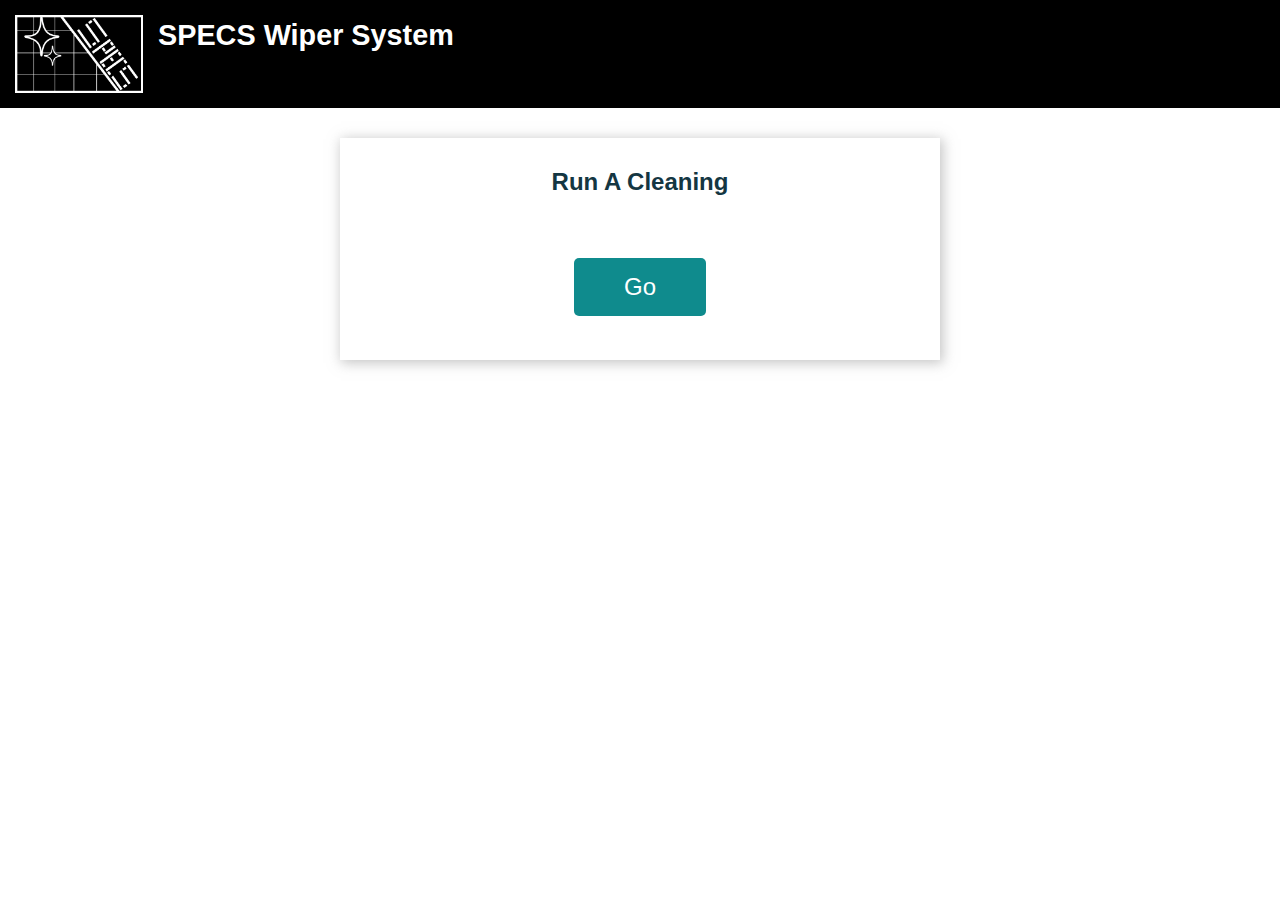
==== src/Website.html @ 2097f5af "Website Html + Javascript" ====
<!DOCTYPE HTML>
<html>
<head>
  <title>ESP Web Server</title>
  <meta name="viewport" content="width=device-width, initial-scale=1">
  <link rel="icon" href="data:,">
  <style>
  html {
    font-family: Arial, Helvetica, sans-serif;
    text-align: center;
  }
  h1 {
    font-size: 1.8rem;
    color: white;
  }
  h2{
    font-size: 1.5rem;
    font-weight: bold;
    color: #143642;
  }
  .topnav {
    overflow: hidden;
    background-color: #000000;
  }
  body {
    margin: 0;
  }
  .content {
    padding: 30px;
    max-width: 600px;
    margin: 0 auto;
  }
  .card {
    background-color: #ffffff;;
    box-shadow: 2px 2px 12px 1px rgba(140,140,140,.5);
    padding-top:10px;
    padding-bottom:20px;
  }
  .button {
    padding: 15px 50px;
    font-size: 24px;
    text-align: center;
    outline: none;
    color: #fff;
    background-color: #0f8b8d;
    border: none;
    border-radius: 5px;
    -webkit-touch-callout: none;
    -webkit-user-select: none;
    -khtml-user-select: none;
    -moz-user-select: none;
    -ms-user-select: none;
    user-select: none;
    -webkit-tap-highlight-color: rgba(0,0,0,0);
   }
   .button:active {
     background-color: #0f8b8d;
     box-shadow: 2 2px #CDCDCD;
     transform: translateY(2px);
   }
   .state {
     font-size: 1.5rem;
     color:#8c8c8c;
     font-weight: bold;
   }
  </style>
<title>ESP Web Server</title>
<meta name="viewport" content="width=device-width, initial-scale=1">
<link rel="icon" href="data:,">
</head>
<body>
  <div class="topnav">
    <img src="OfficialLogo.png" 
    style="float:left;margin:15px 15px 15px 15px;" width="128" height="78">
    <h1 style="float:left;">SPECS Wiper System</h1>
  </div>
  <div class="content">
    <div class="card">
      <h2>Run A Cleaning</h2>
      <img src="loading.gif" alt="Loading" id="loading" style="width:1px;height:1px;visibility:hidden;">
      <p class="state"><button id="button" class="button"><span id="state">Go</span></button></p>
    </div>
  </div>
<script>
  var state = "Go";

  window.addEventListener('load', onLoad);
  function onLoad(event) {
    initButton();
  }
  function initButton() {
    document.getElementById('button').addEventListener('click', toggle);
  }
  function toggle(){
    if (state == "Go") {
      state = "Cleaning...";
      document.getElementById('state').innerHTML = state;

      this.style.background = '#8c8c8c';
      // Disables button so you can't press it again
      //this.disabled="disabled";

      // Loading Gif
      document.getElementById('loading').style.visibility='visible';
      document.getElementById('loading').style.width='500px';
      document.getElementById('loading').style.height='50px';
    }
    else{
      state = "Go";
      document.getElementById('state').innerHTML = state;

      this.style.background = '#0f8b8d';
      // Re enables button to press again
      this.enabled="enabled";

      // Loading Gif
      document.getElementById('loading').style.visibility='hidden';
      document.getElementById('loading').style.width='1px';
      document.getElementById('loading').style.height='1px';
    }
  }
</script>
</body>
</html>
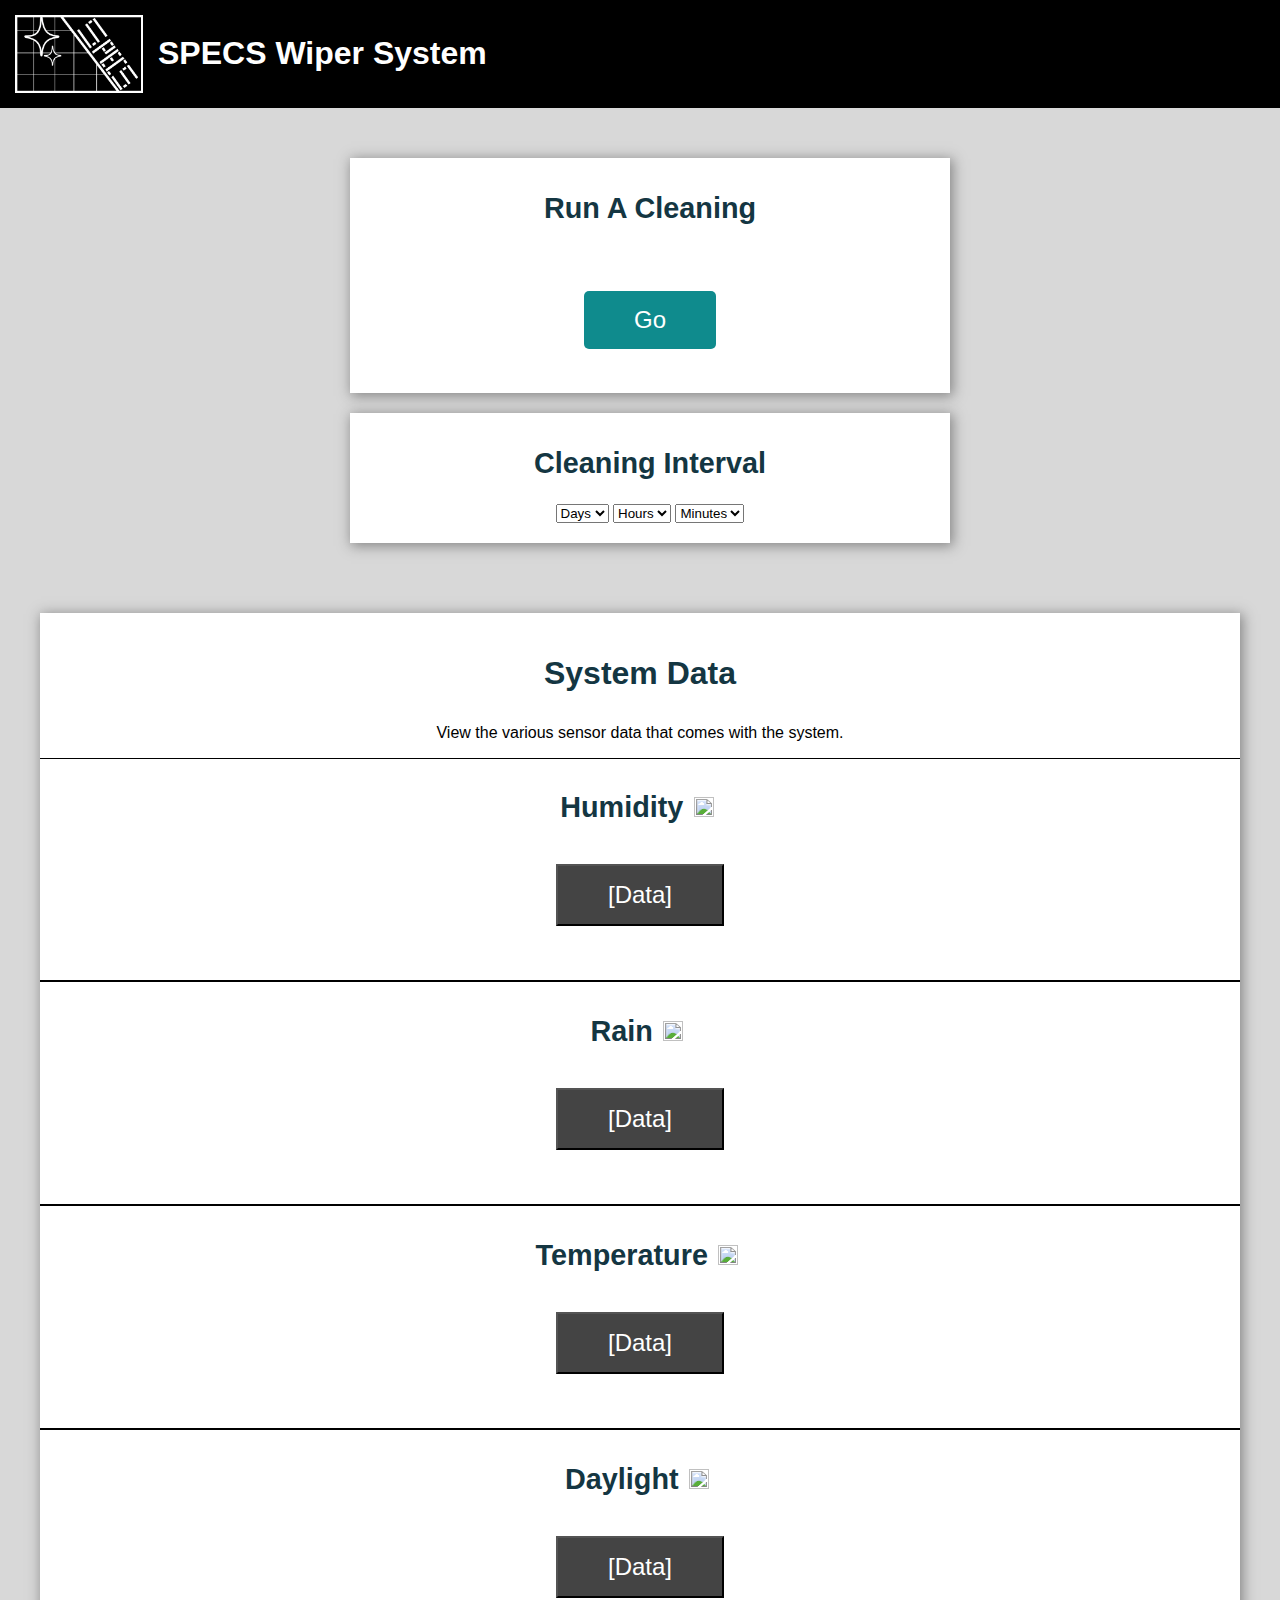
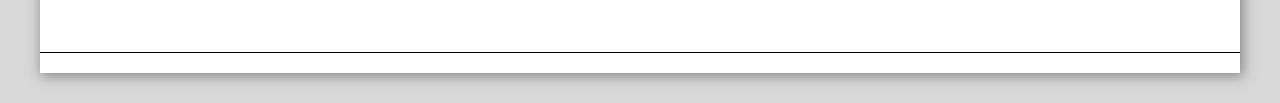
==== commit 777d7116: "Update Website.html" ====
--- a/src/Website.html
+++ b/src/Website.html
@@ -3,18 +3,24 @@
 <head>
   <title>ESP Web Server</title>
   <meta name="viewport" content="width=device-width, initial-scale=1">
-  <link rel="icon" href="data:,">
+  <link rel="icon" href="OfficialLogo.png">
   <style>
   html {
     font-family: Arial, Helvetica, sans-serif;
     text-align: center;
   }
   h1 {
+    font-size: 2rem;
+    color: rgb(255, 255, 255);
+    line-height:2;
+  }
+  h2{
     font-size: 1.8rem;
-    color: white;
-  }
-  h2{
-    font-size: 1.5rem;
+    font-weight: bold;
+    color: #143642;
+  }
+  h3{
+    font-size: 2rem;
     font-weight: bold;
     color: #143642;
   }
@@ -22,19 +28,51 @@
     overflow: hidden;
     background-color: #000000;
   }
+  .sys-header {
+    overflow: hidden;
+  }
   body {
     margin: 0;
+    background-color: #d8d8d8;
   }
   .content {
     padding: 30px;
+    margin: 0 auto;
     max-width: 600px;
+  }
+  .content2 {
+    padding: 30px;
     margin: 0 auto;
+    max-width:1200px;
   }
   .card {
     background-color: #ffffff;;
-    box-shadow: 2px 2px 12px 1px rgba(140,140,140,.5);
+    margin: 20px 10px 10px 10px;
+    box-shadow: 2px 2px 12px 1px rgba(54, 54, 54, 0.5);
     padding-top:10px;
     padding-bottom:20px;
+    width:600px;
+  }
+  .card2 {
+    background-color: #ffffff;;
+    box-shadow: 2px 2px 12px 1px rgba(54, 54, 54, 0.5);
+    padding-top:10px;
+    padding-bottom:20px;
+  }
+  .card3 {
+    background-color: #ffffff;;
+    outline-style:hidden;
+    box-shadow: 0 1px 0 #000000 inset, 0 -1px 0 #000000 inset;
+    padding-top:10px;
+    padding-bottom:20px;
+  }
+  .sensors {
+    padding: 15px 50px;
+    font-size: 24px;
+    text-align: center;
+    outline: none;
+    color: #fff;
+    background-color: #444444;
   }
   .button {
     padding: 15px 50px;
@@ -52,6 +90,13 @@
     -ms-user-select: none;
     user-select: none;
     -webkit-tap-highlight-color: rgba(0,0,0,0);
+   }
+   .info {
+    outline-style: hidden;
+    border:none;
+    background-color: #ffffff;
+    width: "20px";
+    height: "20px";
    }
    .button:active {
      background-color: #0f8b8d;
@@ -77,12 +122,106 @@
   <div class="content">
     <div class="card">
       <h2>Run A Cleaning</h2>
-      <img src="loading.gif" alt="Loading" id="loading" style="width:1px;height:1px;visibility:hidden;">
-      <p class="state"><button id="button" class="button"><span id="state">Go</span></button></p>
+      <img src="loading.gif" alt="Loading" id="loading" style="width:0px;height:0px;visibility:hidden;">
+      <p class="state"><button id="button" class="button" value="button"><span id="state">Go</span></button></p>
+    </div>
+    <div class="card">
+      <h2>Cleaning Interval</h2>
+      <form style="display:inline-block;">
+        <select name = "Days">
+        <option value = "Days" selected>Days</option>
+        <option value = "0">0d</option>
+        <option value = "1">1d</option>
+        <option value = "2">2d</option>
+        <option value = "3">3d</option>
+        <option value = "4">4d</option>
+        <option value = "5">5d</option>
+        </select>
+      </form>
+      <form style="display:inline-block;">
+        <select name = "Hours">
+        <option value = "Hours" selected>Hours</option>
+        <option value = "0">0h</option>
+        <option value = "1">1h</option>
+        <option value = "2">2h</option>
+        <option value = "3">3h</option>
+        <option value = "4">4h</option>
+        <option value = "5">5h</option>
+        <option value = "6">6h</option>
+        <option value = "7">7h</option>
+        <option value = "8">8h</option>
+        <option value = "9">9h</option>
+        <option value = "10">10h</option>
+        <option value = "11">11h</option>
+        <option value = "12">12h</option>
+        <option value = "13">13h</option>
+        <option value = "14">14h</option>
+        <option value = "15">15h</option>
+        <option value = "16">16h</option>
+        <option value = "17">17h</option>
+        <option value = "18">18h</option>
+        <option value = "19">19h</option>
+        <option value = "20">20h</option>
+        <option value = "21">21h</option>
+        <option value = "22">22h</option>
+        <option value = "23">23h</option>
+        </select>
+      </form>
+      <form style="display:inline-block;">
+        <select name = "Minutes">
+        <option value = "Minutes" selected>Minutes</option>
+        <option value = "0">0m</option>
+        <option value = "5">5m</option>
+        <option value = "10">10m</option>
+        <option value = "15">15m</option>
+        <option value = "20">20m</option>
+        <option value = "25">25m</option>
+        <option value = "30">30m</option>
+        <option value = "35">35m</option>
+        <option value = "40">40m</option>
+        <option value = "45">45m</option>
+        <option value = "50">50m</option>
+        <option value = "55">55m</option>
+        </select>
+      </form>
+    </div>
+  </div>
+  <div class="content2">
+    <div class="card2">
+      <h3>System Data</h3>
+      <p> View the various sensor data that comes with the system.</p>
+      <div class="card3">
+        <h2 style="display:inline-block">Humidity</h2>
+        <button id="humidInfo" class="info" value="humid"><img src="info.png" width="20px" height="20px"></button>
+        <p class="humid"><button id="sensors" class="sensors"><span id="humid">[Data]</span></button></p>
+        <p id="humidDesc" style="visibility:hidden;font-size:xx-small;">This do be what a sensors reads tho</p>
+      </div>
+      <div class="card3">
+        <h2 style="display:inline-block">Rain</h2>
+        <button id="rainInfo" class="info" value="rain"><img src="info.png" width="20px" height="20px"></button>
+        <p class="rain"><button id="sensors" class="sensors"><span id="rain">[Data]</span></button></p>
+        <p id="rainDesc" style="visibility:hidden;font-size:xx-small;">This do be what a sensors reads tho</p>
+      </div>
+      <div class="card3">
+        <h2 style="display:inline-block">Temperature</h2>
+        <button id="tempInfo" class="info" value="temp"><img src="info.png" width="20px" height="20px"></button>
+        <p class="temp"><button id="sensors" class="sensors"><span id="temp">[Data]</span></button></p>
+        <p id="tempDesc" style="visibility:hidden;font-size:xx-small;">This do be what a sensors reads tho</p>
+      </div>
+      <div class="card3">
+        <h2 style="display:inline-block">Daylight</h2>
+        <button id="daylightInfo" class="info" value="daylight"><img src="info.png" width="20px" height="20px"></button>
+        <p class="daylight"><button id="sensors" class="sensors"><span id="daylight">[Data]</span></button></p>
+        <p id="daylightDesc" style="visibility:hidden;font-size:xx-small;">This do be what a sensors reads tho</p>
+      </div>
     </div>
   </div>
 <script>
   var state = "Go";
+  var humidState = false;
+  var rainState = false;
+  var tempState = false;
+  var daylightState = false;
 
   window.addEventListener('load', onLoad);
   function onLoad(event) {
@@ -90,35 +229,90 @@
   }
   function initButton() {
     document.getElementById('button').addEventListener('click', toggle);
+    document.getElementById('humidInfo').addEventListener('click', toggle);
+    document.getElementById('rainInfo').addEventListener('click', toggle);
+    document.getElementById('tempInfo').addEventListener('click', toggle);
+    document.getElementById('daylightInfo').addEventListener('click', toggle);
   }
   function toggle(){
-    if (state == "Go") {
-      state = "Cleaning...";
-      document.getElementById('state').innerHTML = state;
-
-      this.style.background = '#8c8c8c';
-      // Disables button so you can't press it again
-      //this.disabled="disabled";
-
-      // Loading Gif
-      document.getElementById('loading').style.visibility='visible';
-      document.getElementById('loading').style.width='500px';
-      document.getElementById('loading').style.height='50px';
-    }
-    else{
-      state = "Go";
-      document.getElementById('state').innerHTML = state;
-
-      this.style.background = '#0f8b8d';
-      // Re enables button to press again
-      this.enabled="enabled";
-
-      // Loading Gif
-      document.getElementById('loading').style.visibility='hidden';
-      document.getElementById('loading').style.width='1px';
-      document.getElementById('loading').style.height='1px';
+    if (this.value == 'button') {
+      if (state == "Go") {
+        state = "Cleaning...";
+        document.getElementById('state').innerHTML = state;
+
+        this.style.background = '#8c8c8c';
+        // Disables button so you can't press it again
+        //this.disabled="disabled";
+
+        // Loading Gif
+        document.getElementById('loading').style.visibility = 'visible';
+        document.getElementById('loading').style.width = '500px';
+        document.getElementById('loading').style.height = '50px';
+      }
+      else {
+        state = "Go";
+        document.getElementById('state').innerHTML = state;
+
+        this.style.background = '#0f8b8d';
+        // Re enables button to press again
+        this.enabled = "enabled";
+
+        // Loading Gif
+        document.getElementById('loading').style.visibility = 'hidden';
+        document.getElementById('loading').style.width = '0px';
+        document.getElementById('loading').style.height = '0px';
+      }
+    }
+    else if (this.value == 'humid') {
+      if (!humidState) {
+          humidState = true;
+          document.getElementById('humidDesc').style.visibility = 'visible';
+          document.getElementById('humidDesc').style.fontSize = 'medium';
+      }
+      else {
+        humidState = false;
+        document.getElementById('humidDesc').style.visibility = 'hidden';
+        document.getElementById('humidDesc').style.fontSize = 'xx-small';
+      }
+    }
+    else if (this.value == 'rain') {
+      if (!rainState) {
+          rainState = true;
+          document.getElementById('rainDesc').style.visibility = 'visible';
+          document.getElementById('rainDesc').style.fontSize = 'medium';
+      }
+      else {
+        rainState = false;
+        document.getElementById('rainDesc').style.visibility = 'hidden';
+        document.getElementById('rainDesc').style.fontSize = 'xx-small';
+      }
+    }
+    else if (this.value == 'temp') {
+      if (!tempState) {
+          tempState = true;
+          document.getElementById('tempDesc').style.visibility = 'visible';
+          document.getElementById('tempDesc').style.fontSize = 'medium';
+      }
+      else {
+        tempState = false;
+        document.getElementById('tempDesc').style.visibility = 'hidden';
+        document.getElementById('tempDesc').style.fontSize = 'xx-small';
+      }
+    }
+    else if (this.value == 'daylight') {
+      if (!daylightState) {
+          daylightState = true;
+          document.getElementById('daylightDesc').style.visibility = 'visible';
+          document.getElementById('daylightDesc').style.fontSize = 'medium';
+
+      }
+      else {
+        daylightState = false;
+        document.getElementById('daylightDesc').style.visibility = 'hidden';
+        document.getElementById('daylightDesc').style.fontSize = 'xx-small';
+      }
     }
   }
 </script>
 </body>
-</html>+</html>
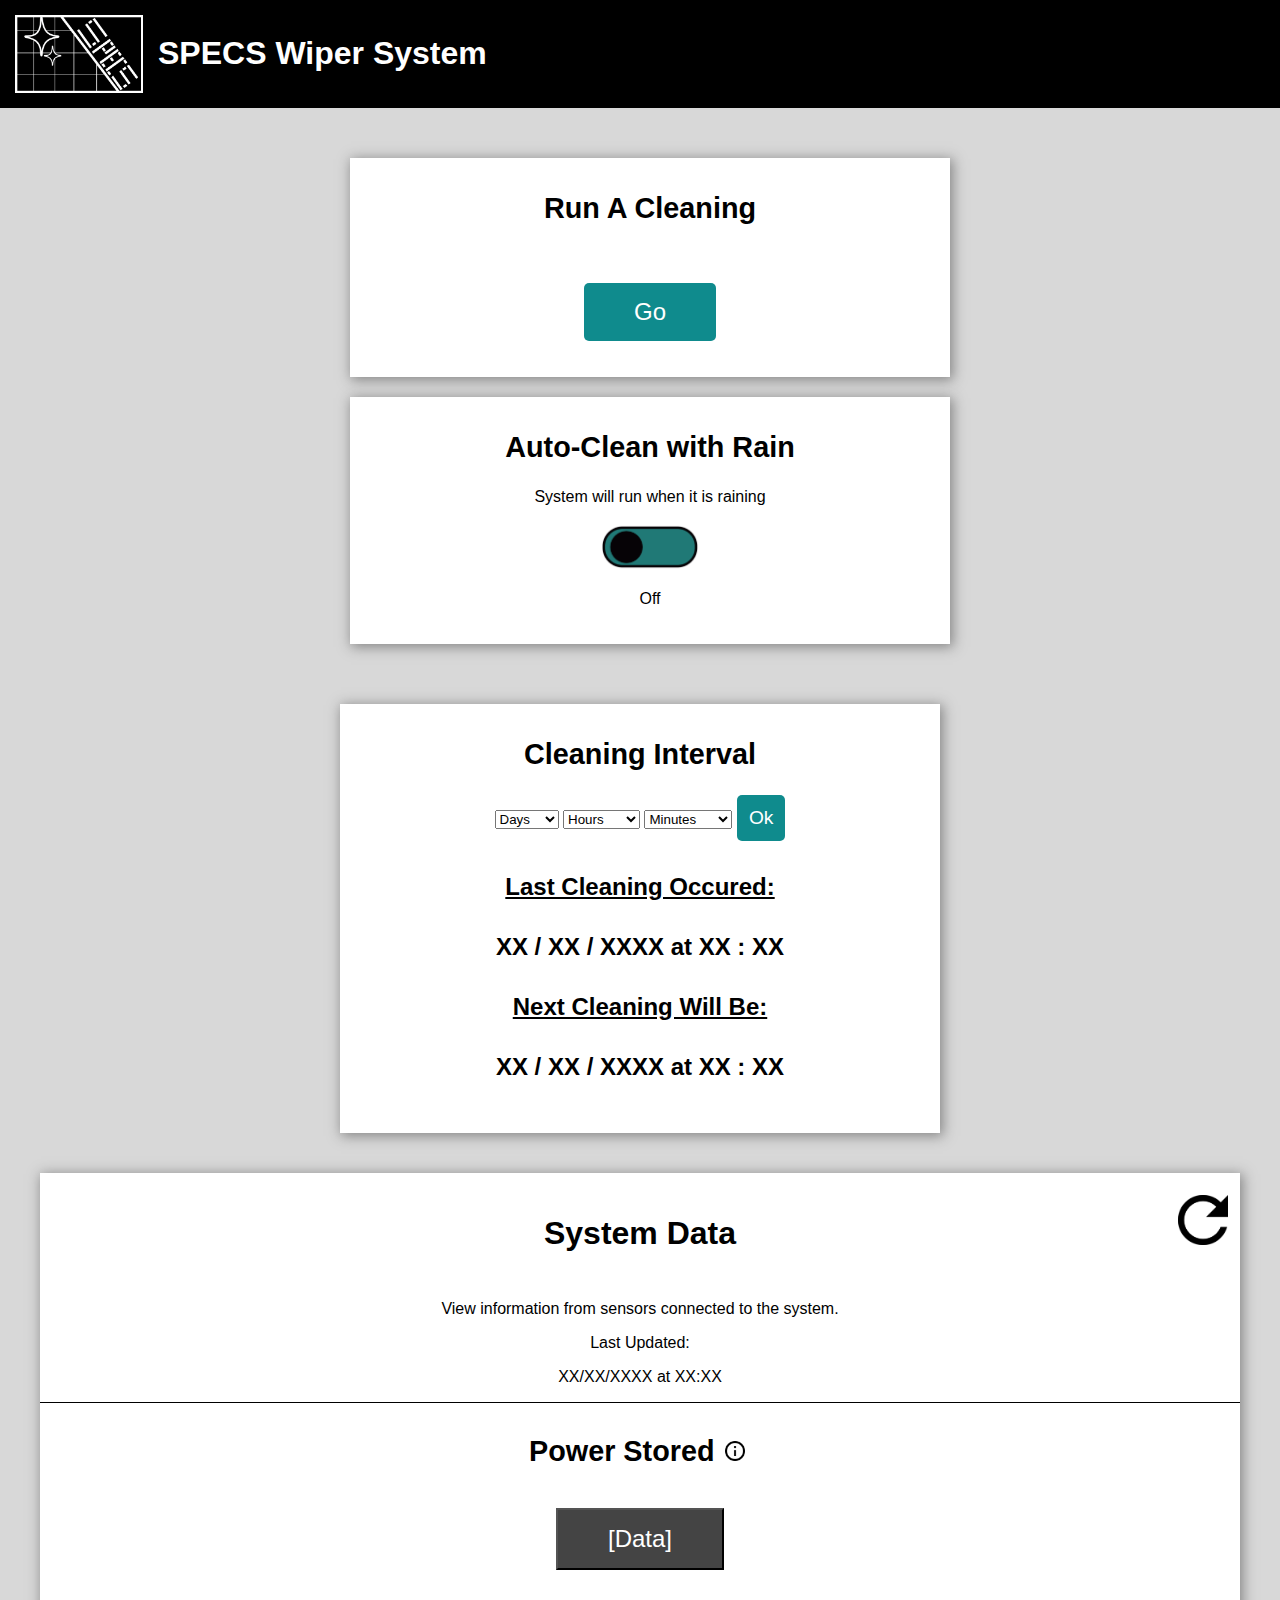
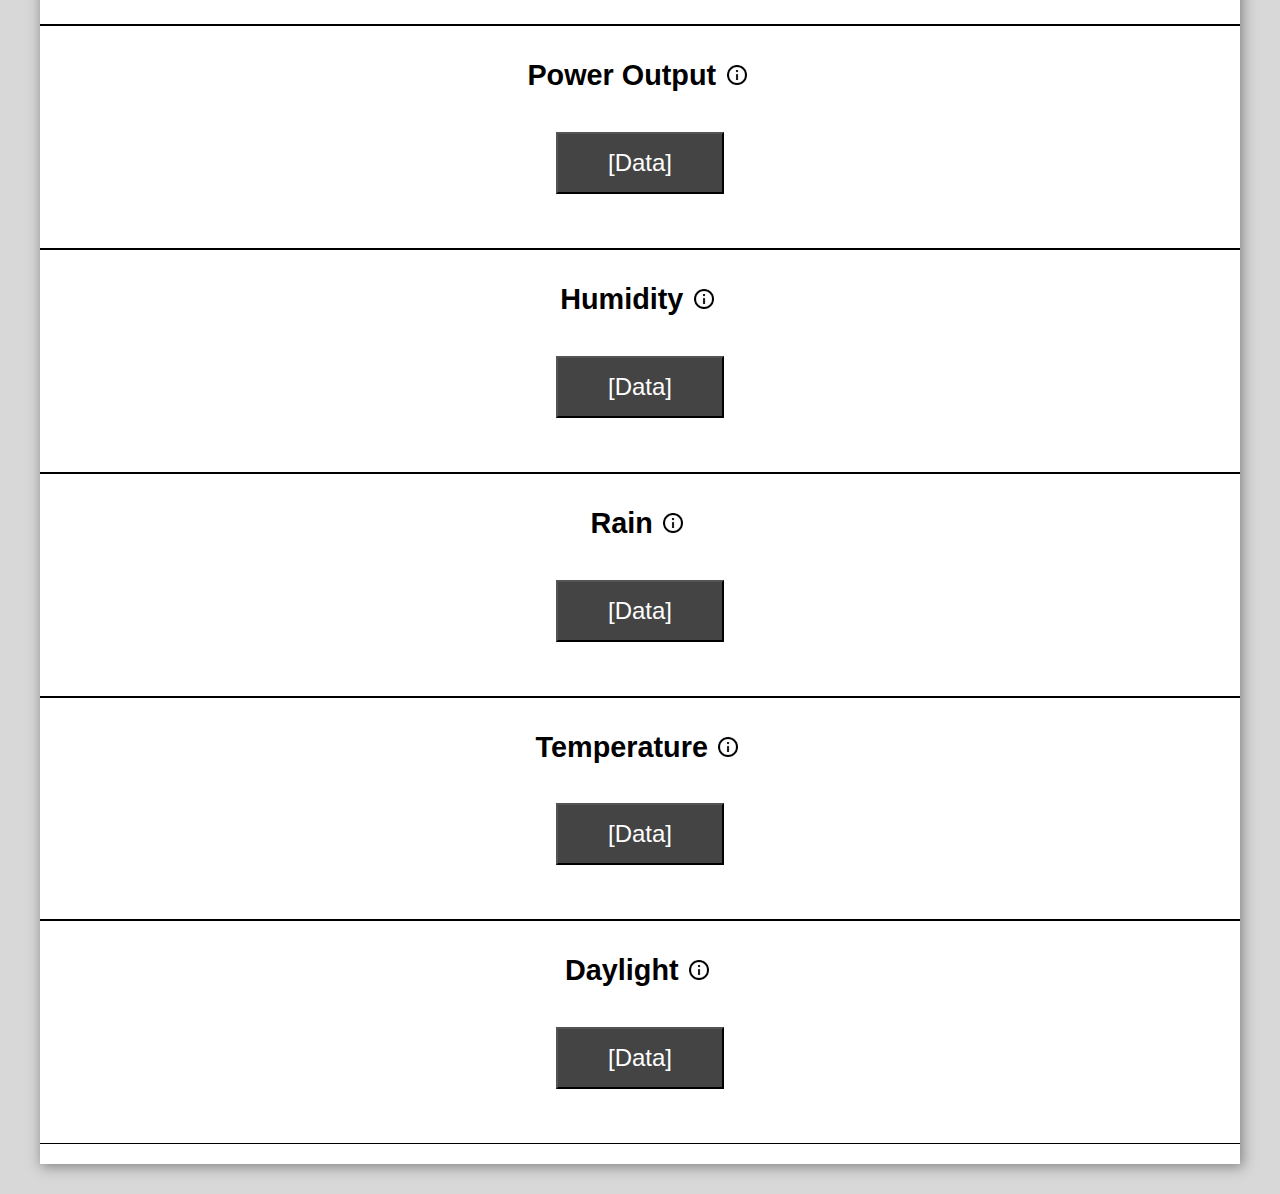
==== commit 34194580: "Update Website.html" ====
--- a/src/Website.html
+++ b/src/Website.html
@@ -1,7 +1,7 @@
 <!DOCTYPE HTML>
 <html>
 <head>
-  <title>ESP Web Server</title>
+  <title>SPECS Wiper System</title>
   <meta name="viewport" content="width=device-width, initial-scale=1">
   <link rel="icon" href="OfficialLogo.png">
   <style>
@@ -17,12 +17,17 @@
   h2{
     font-size: 1.8rem;
     font-weight: bold;
-    color: #143642;
+    color: #000000;
   }
   h3{
     font-size: 2rem;
     font-weight: bold;
-    color: #143642;
+    color: #000000;
+  }
+  h4{
+    font-size: 1.5rem;
+    font-weight: bold;
+    color: #000000;
   }
   .topnav {
     overflow: hidden;
@@ -37,8 +42,9 @@
   }
   .content {
     padding: 30px;
-    margin: 0 auto;
+    margin: 10px;
     max-width: 600px;
+    display:inline-block;
   }
   .content2 {
     padding: 30px;
@@ -47,11 +53,12 @@
   }
   .card {
     background-color: #ffffff;;
-    margin: 20px 10px 10px 10px;
+    margin: 10px 10px 10px 10px;
     box-shadow: 2px 2px 12px 1px rgba(54, 54, 54, 0.5);
     padding-top:10px;
     padding-bottom:20px;
     width:600px;
+    display:inline-block;
   }
   .card2 {
     background-color: #ffffff;;
@@ -91,12 +98,20 @@
     user-select: none;
     -webkit-tap-highlight-color: rgba(0,0,0,0);
    }
+   .okButton {
+    padding: 12px 12px;
+    font-size: 1.2rem;
+    text-align: center;
+    outline: none;
+    color: #fff;
+    background-color: #0f8b8d;
+    border: none;
+    border-radius: 5px;
+   }
    .info {
     outline-style: hidden;
     border:none;
     background-color: #ffffff;
-    width: "20px";
-    height: "20px";
    }
    .button:active {
      background-color: #0f8b8d;
@@ -115,128 +130,168 @@
 </head>
 <body>
   <div class="topnav">
-    <img src="OfficialLogo.png" 
-    style="float:left;margin:15px 15px 15px 15px;" width="128" height="78">
+    <img src="OfficialLogo.png" style="float:left;margin:15px 15px 15px 15px;" width="128" height="78">
     <h1 style="float:left;">SPECS Wiper System</h1>
   </div>
   <div class="content">
     <div class="card">
       <h2>Run A Cleaning</h2>
       <img src="loading.gif" alt="Loading" id="loading" style="width:0px;height:0px;visibility:hidden;">
-      <p class="state"><button id="button" class="button" value="button"><span id="state">Go</span></button></p>
+      <p><button id="button" class="button" value="button"><span id="state">Go</button></p>
     </div>
-    <div class="card">
-      <h2>Cleaning Interval</h2>
-      <form style="display:inline-block;">
-        <select name = "Days">
-        <option value = "Days" selected>Days</option>
-        <option value = "0">0d</option>
-        <option value = "1">1d</option>
-        <option value = "2">2d</option>
-        <option value = "3">3d</option>
-        <option value = "4">4d</option>
-        <option value = "5">5d</option>
-        </select>
-      </form>
-      <form style="display:inline-block;">
-        <select name = "Hours">
-        <option value = "Hours" selected>Hours</option>
-        <option value = "0">0h</option>
-        <option value = "1">1h</option>
-        <option value = "2">2h</option>
-        <option value = "3">3h</option>
-        <option value = "4">4h</option>
-        <option value = "5">5h</option>
-        <option value = "6">6h</option>
-        <option value = "7">7h</option>
-        <option value = "8">8h</option>
-        <option value = "9">9h</option>
-        <option value = "10">10h</option>
-        <option value = "11">11h</option>
-        <option value = "12">12h</option>
-        <option value = "13">13h</option>
-        <option value = "14">14h</option>
-        <option value = "15">15h</option>
-        <option value = "16">16h</option>
-        <option value = "17">17h</option>
-        <option value = "18">18h</option>
-        <option value = "19">19h</option>
-        <option value = "20">20h</option>
-        <option value = "21">21h</option>
-        <option value = "22">22h</option>
-        <option value = "23">23h</option>
-        </select>
-      </form>
-      <form style="display:inline-block;">
-        <select name = "Minutes">
-        <option value = "Minutes" selected>Minutes</option>
-        <option value = "0">0m</option>
-        <option value = "5">5m</option>
-        <option value = "10">10m</option>
-        <option value = "15">15m</option>
-        <option value = "20">20m</option>
-        <option value = "25">25m</option>
-        <option value = "30">30m</option>
-        <option value = "35">35m</option>
-        <option value = "40">40m</option>
-        <option value = "45">45m</option>
-        <option value = "50">50m</option>
-        <option value = "55">55m</option>
-        </select>
-      </form>
+      <div class="card">
+        <h2>Auto-Clean with Rain</h2>
+        <p>System will run when it is raining</p>
+        <button id="rainToggle" class="info" value="rainToggle"><img id="rainToggleImg" src="toggleOff.png" width="100px" height="auto"></button>
+        <p><span id="rainTog">Off</span></p>
     </div>
+  </div>
+  <div class="card">
+    <h2>Cleaning Interval</h2>
+    <form style="display:inline-block;">
+      <select name = "Days" id = "Days">
+      <option value = "Days" selected>Days</option>
+      <option value = "0">0 Days</option>
+      <option value = "1">1 Day</option>
+      <option value = "2">2 Days</option>
+      <option value = "3">3 Days</option>
+      <option value = "4">4 Days</option>
+      <option value = "5">5 Days</option>
+      </select>
+    </form>
+    <form style="display:inline-block;">
+      <select name = "Hours" id = "Hours">
+      <option value = "Hours" selected>Hours</option>
+      <option value = "0">0 Hours</option>
+      <option value = "1">1 Hour</option>
+      <option value = "2">2 Hours</option>
+      <option value = "3">3 Hours</option>
+      <option value = "4">4 Hours</option>
+      <option value = "5">5 Hours</option>
+      <option value = "6">6 Hours</option>
+      <option value = "7">7 Hours</option>
+      <option value = "8">8 Hours</option>
+      <option value = "9">9 Hours</option>
+      <option value = "10">10 Hours</option>
+      <option value = "11">11 Hours</option>
+      <option value = "12">12 Hours</option>
+      <option value = "13">13 Hours</option>
+      <option value = "14">14 Hours</option>
+      <option value = "15">15 Hours</option>
+      <option value = "16">16 Hours</option>
+      <option value = "17">17 Hours</option>
+      <option value = "18">18 Hours</option>
+      <option value = "19">19 Hours</option>
+      <option value = "20">20 Hours</option>
+      <option value = "21">21 Hours</option>
+      <option value = "22">22 Hours</option>
+      <option value = "23">23 Hours</option>
+      </select>
+    </form>
+    <form style="display:inline-block;">
+      <select name = "Minutes" id = "Minutes">
+      <option value = "Minutes" selected>Minutes</option>
+      <option value = "0">0 Minutes</option>
+      <option value = "5">5 Minutes</option>
+      <option value = "10">10 Minutes</option>
+      <option value = "15">15 Minutes</option>
+      <option value = "20">20 Minutes</option>
+      <option value = "25">25 Minutes</option>
+      <option value = "30">30 Minutes</option>
+      <option value = "35">35 Minutes</option>
+      <option value = "40">40 Minutes</option>
+      <option value = "40">45 Minutes</option>
+      <option value = "50">50 Minutes</option>
+      <option value = "55">55 Minutes</option>
+      </select>
+    </form>
+    <button id="intervalSet" class="okButton" value="interval">Ok</button>
+    <h4><u>Last Cleaning Occured:</u></h4>
+    <h4><span id="lastCleaning">XX / XX / XXXX at XX : XX</span></h4>
+    <h4><u>Next Cleaning Will Be:</u></h4>
+    <h4><span id="nextCleaning">XX / XX / XXXX at XX : XX</span></h4>
   </div>
   <div class="content2">
     <div class="card2">
-      <h3>System Data</h3>
-      <p> View the various sensor data that comes with the system.</p>
+      <img src="refresh.png" width="50px" height="auto" style="float:left;padding:12px 12px 12px 12px;visibility:hidden;">
+      <h3 style="display:inline-block;">System Data</h3>
+      <button id="refresh" class="info" value="refresh" style="float:right;padding:12px 12px 12px 12px;"><img src="refresh.png" width="50px" height="50px"></button>
+      <p> View information from sensors connected to the system.</p>
+      <p> Last Updated: </p>
+      <p><span id="refreshTime">XX/XX/XXXX at XX:XX</span></p>
+      <div class="card3">
+        <h2 style="display:inline-block">Power Stored</h2>
+        <button id="powerStoredInfo" class="info" value="powerStored"><img src="info.png" width="20px" height="20px"></button>
+        <p class="powerStored"><button id="sensors" class="sensors"><span id="powerStored">[Data]</span></button></p>
+        <p id="powerStoredDesc" style="visibility:hidden;font-size:xx-small;">What is power stored</p>
+      </div>
+      <div class="card3">
+        <h2 style="display:inline-block">Power Output</h2>
+        <button id="powerOutputInfo" class="info" value="powerOutput"><img src="info.png" width="20px" height="20px"></button>
+        <p class="powerOutput"><button id="sensors" class="sensors"><span id="powerOutput">[Data]</span></button></p>
+        <p id="powerOutputDesc" style="visibility:hidden;font-size:xx-small;">What is power output</p>
+      </div>
       <div class="card3">
         <h2 style="display:inline-block">Humidity</h2>
         <button id="humidInfo" class="info" value="humid"><img src="info.png" width="20px" height="20px"></button>
         <p class="humid"><button id="sensors" class="sensors"><span id="humid">[Data]</span></button></p>
-        <p id="humidDesc" style="visibility:hidden;font-size:xx-small;">This do be what a sensors reads tho</p>
+        <p id="humidDesc" style="visibility:hidden;font-size:xx-small;">What is a humidity sensor</p>
       </div>
       <div class="card3">
         <h2 style="display:inline-block">Rain</h2>
         <button id="rainInfo" class="info" value="rain"><img src="info.png" width="20px" height="20px"></button>
         <p class="rain"><button id="sensors" class="sensors"><span id="rain">[Data]</span></button></p>
-        <p id="rainDesc" style="visibility:hidden;font-size:xx-small;">This do be what a sensors reads tho</p>
+        <p id="rainDesc" style="visibility:hidden;font-size:xx-small;">What is a rain sensor</p>
       </div>
       <div class="card3">
         <h2 style="display:inline-block">Temperature</h2>
         <button id="tempInfo" class="info" value="temp"><img src="info.png" width="20px" height="20px"></button>
         <p class="temp"><button id="sensors" class="sensors"><span id="temp">[Data]</span></button></p>
-        <p id="tempDesc" style="visibility:hidden;font-size:xx-small;">This do be what a sensors reads tho</p>
+        <p id="tempDesc" style="visibility:hidden;font-size:xx-small;">What is a temperature sensor</p>
       </div>
       <div class="card3">
         <h2 style="display:inline-block">Daylight</h2>
         <button id="daylightInfo" class="info" value="daylight"><img src="info.png" width="20px" height="20px"></button>
         <p class="daylight"><button id="sensors" class="sensors"><span id="daylight">[Data]</span></button></p>
-        <p id="daylightDesc" style="visibility:hidden;font-size:xx-small;">This do be what a sensors reads tho</p>
+        <p id="daylightDesc" style="visibility:hidden;font-size:xx-small;">What is a daylight sensor</p>
       </div>
     </div>
   </div>
 <script>
   var state = "Go";
+  var powerStoredState = false;
+  var powerOutputState = false;
   var humidState = false;
   var rainState = false;
   var tempState = false;
   var daylightState = false;
+  var rainToggleState = false;
 
   window.addEventListener('load', onLoad);
   function onLoad(event) {
+    // Add some initializing sensor data values function
+
+
     initButton();
   }
   function initButton() {
     document.getElementById('button').addEventListener('click', toggle);
+    document.getElementById('intervalSet').addEventListener('click', toggle);
+    document.getElementById('refresh').addEventListener('click', toggle);
+    document.getElementById('powerStoredInfo').addEventListener('click', toggle);
+    document.getElementById('powerOutputInfo').addEventListener('click', toggle);
     document.getElementById('humidInfo').addEventListener('click', toggle);
     document.getElementById('rainInfo').addEventListener('click', toggle);
     document.getElementById('tempInfo').addEventListener('click', toggle);
     document.getElementById('daylightInfo').addEventListener('click', toggle);
+    document.getElementById('rainToggle').addEventListener('click', toggle);
   }
   function toggle(){
     if (this.value == 'button') {
       if (state == "Go") {
+        // Cleaning is now in progress, update firebase
+
+
         state = "Cleaning...";
         document.getElementById('state').innerHTML = state;
 
@@ -250,6 +305,9 @@
         document.getElementById('loading').style.height = '50px';
       }
       else {
+        // Cleaning is over, retrieve update from firebase
+
+
         state = "Go";
         document.getElementById('state').innerHTML = state;
 
@@ -261,6 +319,30 @@
         document.getElementById('loading').style.visibility = 'hidden';
         document.getElementById('loading').style.width = '0px';
         document.getElementById('loading').style.height = '0px';
+      }
+    }
+    else if (this.value == 'powerStored') {
+      if (!powerStoredState) {
+        powerStoredState = true;
+          document.getElementById('powerStoredDesc').style.visibility = 'visible';
+          document.getElementById('powerStoredDesc').style.fontSize = 'medium';
+      }
+      else {
+        powerStoredState = false;
+        document.getElementById('powerStoredDesc').style.visibility = 'hidden';
+        document.getElementById('powerStoredDesc').style.fontSize = 'xx-small';
+      }
+    }
+    else if (this.value == 'powerOutput') {
+      if (!powerOutputState) {
+        powerStoredState = true;
+          document.getElementById('powerOutputDesc').style.visibility = 'visible';
+          document.getElementById('powerOutputDesc').style.fontSize = 'medium';
+      }
+      else {
+        powerOutputState = false;
+        document.getElementById('powerOutputDesc').style.visibility = 'hidden';
+        document.getElementById('powerOutputDesc').style.fontSize = 'xx-small';
       }
     }
     else if (this.value == 'humid') {
@@ -312,6 +394,52 @@
         document.getElementById('daylightDesc').style.fontSize = 'xx-small';
       }
     }
+    else if (this.value == 'interval') {
+      // setting interval and checking for bad values
+      // checking for 0 0 0
+      var day = document.getElementById('Days').value;
+      var hour = document.getElementById('Hours').value;
+      var min = document.getElementById('Minutes').value;
+      if ((day == "0" && hour == "0" && min == "0") || day == "Days" || hour == "Hours" || min == "Minutes") {
+        alert("Please enter valid time interval");
+      }
+      else {
+        // Add logic to calculate months days etc.
+        document.getElementById('lastCleaning').innerHTML = "00 / 00 / 0000 at 00 : 00";
+        document.getElementById('nextCleaning').innerHTML = "00 / 00 / 0000 at 00 : 00";
+      }
+    }
+    else if (this.value == 'refresh') {
+      // retrieve the respective data from firebase
+
+      document.getElementById('daylight').innerHTML = "0";
+      document.getElementById('temp').innerHTML = "0";
+      document.getElementById('rain').innerHTML = "0";
+      document.getElementById('humid').innerHTML = "0";
+      document.getElementById('powerStored').innerHTML = "0";
+      document.getElementById('powerOutput').innerHTML = "0";
+
+      // update refresh time
+      document.getElementById('refreshTime').innerHTML = "00/00/0000 at 00:00";
+    }
+    else if (this.value == 'rainToggle') {
+      if (!rainToggleState) {
+        // auto-clean toggle on, update in firebase
+
+
+        rainToggleState = true;
+        document.getElementById('rainToggleImg').src = 'toggleOn.png';
+        document.getElementById('rainTog').innerHTML = 'On';
+      }
+      else {
+        // auto-clean toggle off, update in firebase
+
+
+        rainToggleState = false;
+        document.getElementById('rainToggleImg').src = 'toggleOff.png';
+        document.getElementById('rainTog').innerHTML = 'Off';
+      }
+    }
   }
 </script>
 </body>
